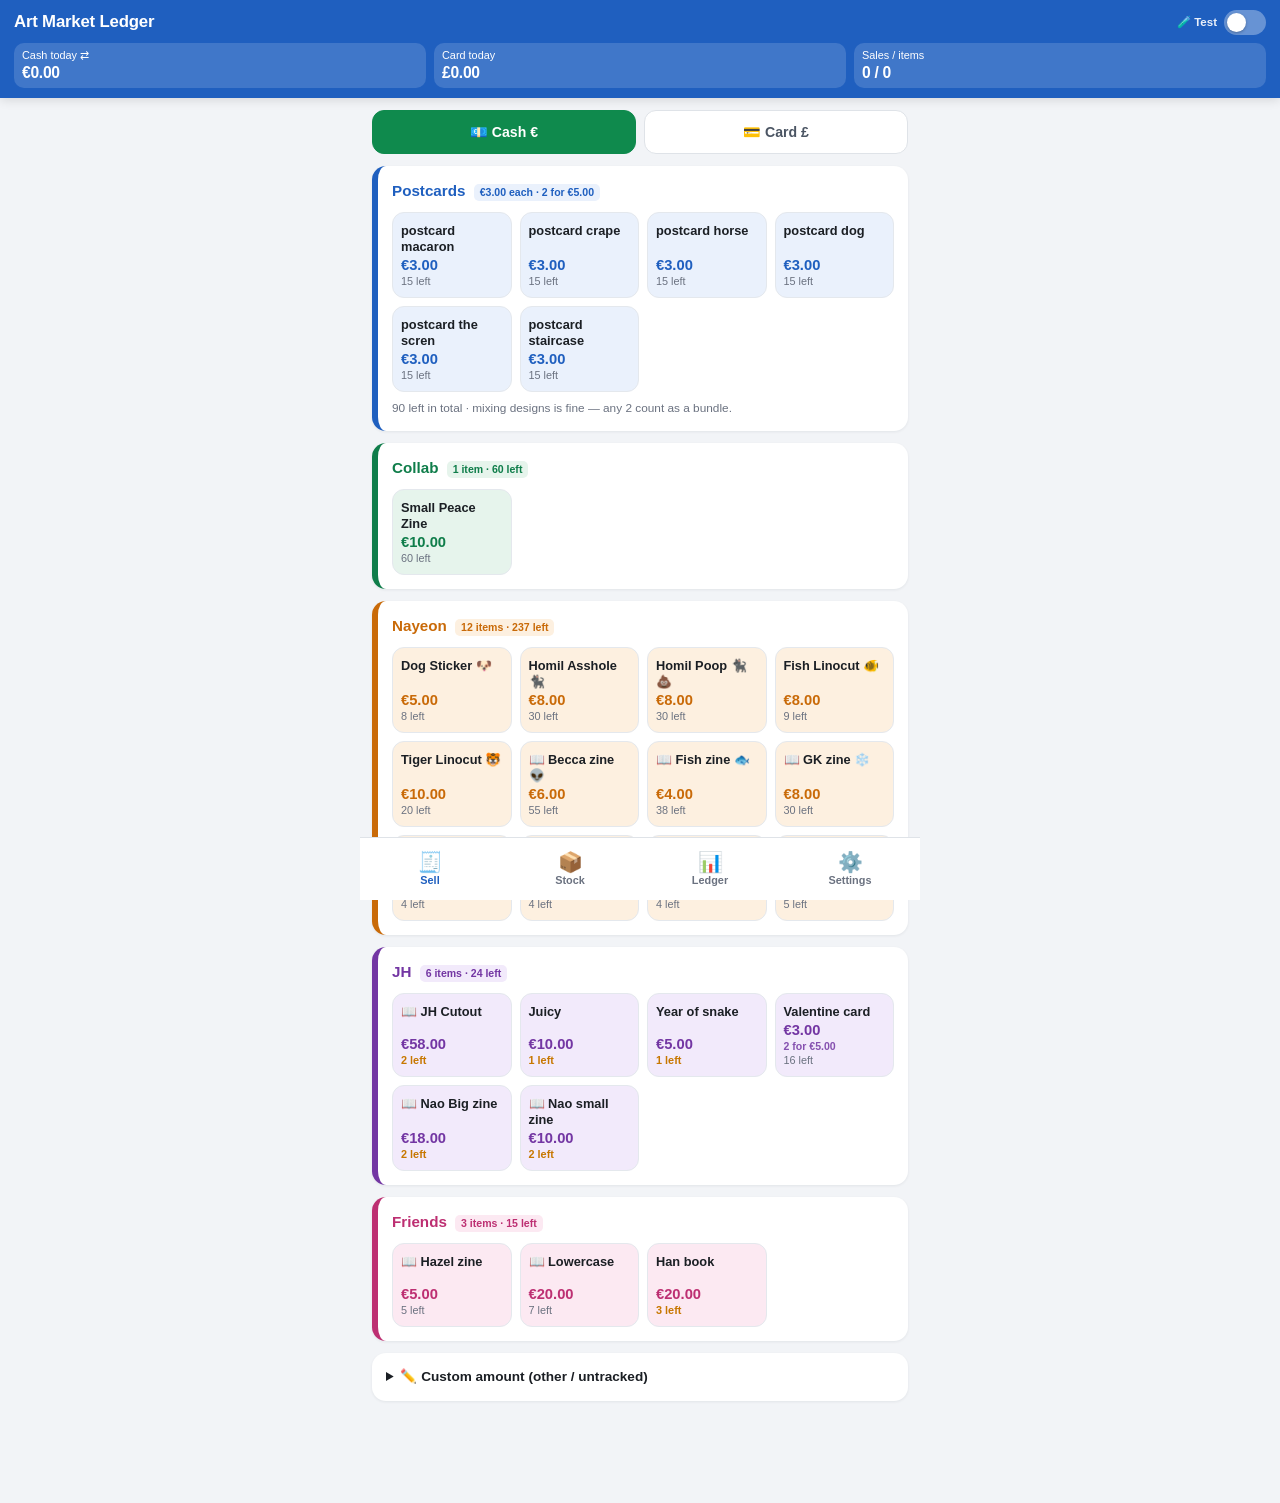
==== index.html @ d3ed6085 "BremenZineFestival00" ====
<!DOCTYPE html>
<html lang="en">
<head>
<meta charset="UTF-8">
<meta name="viewport" content="width=device-width, initial-scale=1, viewport-fit=cover">
<meta name="theme-color" content="#1f5fbf">
<meta name="apple-mobile-web-app-capable" content="yes">
<meta name="apple-mobile-web-app-status-bar-style" content="default">
<meta name="apple-mobile-web-app-title" content="Art Market Ledger">
<title>Art Market Ledger</title>
<link rel="stylesheet" href="style.css">
</head>
<body>

<div id="storageWarn" class="warnbar" hidden>
  <b>⚠️ This browser is NOT saving your data.</b>
  Everything disappears when you close this page. Open the app from a web address instead (see README), or save a backup after every few sales.
  <button id="warnBackup">Save backup now</button>
</div>

<header class="topbar">
  <div class="topbar-main">
    <h1>Art Market Ledger</h1>
    <label class="switch">
      <span class="switch-txt">🧪 Test</span>
      <input type="checkbox" id="setTest">
      <span class="switch-ui"></span>
    </label>
  </div>
  <div class="topbar-stats" id="topStats"></div>
</header>

<div id="testBar" class="testbar" hidden>
  <span>🧪 Test mode — nothing counts toward sales or stock</span>
  <span class="testbar-btns">
    <button id="testWipe">Clear</button>
    <button id="testOff">Turn off</button>
  </span>
</div>

<main id="main">

  <!-- ===================== SELL ===================== -->
  <section class="view" id="view-sell">
    <div class="seg" id="curSeg">
      <button class="seg-btn is-on" data-cur="EUR">💶 Cash €</button>
      <button class="seg-btn" data-cur="GBP">💳 Card £</button>
    </div>

    <div id="productSections"></div>

    <details class="card custom-card">
      <summary>✏️ Custom amount (other / untracked)</summary>
      <div class="field-col">
        <input id="customName" type="text" placeholder="Item name (e.g. commission)">
        <input id="customPrice" type="number" inputmode="decimal" step="0.5" placeholder="Amount in the selected currency">
        <button class="btn btn-sub" id="customAdd">Add to cart</button>
      </div>
    </details>
  </section>

  <!-- ===================== STOCK ===================== -->
  <section class="view" id="view-stock" hidden>
    <div class="card" id="stockSummary"></div>
    <div id="stockList"></div>
    <div class="card">
      <p class="hint">This screen is read-only. To change a number, go to <b>Settings → Products · Stock</b>.</p>
      <button class="btn btn-sub" id="restockAll">Reset all stock to starting quantity</button>
    </div>
  </section>

  <!-- ===================== LEDGER ===================== -->
  <section class="view" id="view-ledger" hidden>
    <div class="card">
      <label for="ledgerDate">Date</label>
      <select id="ledgerDate"></select>
      <div id="ledgerSummary"></div>
    </div>

    <div class="card">
      <h2>Settlement by category</h2>
      <div id="ledgerByCat"></div>
      <p class="hint">Use this table when splitting takings per maker.</p>
    </div>

    <div class="card">
      <h2>Sales by product</h2>
      <div id="ledgerByProduct"></div>
    </div>

    <div class="card">
      <h2>Transactions</h2>
      <ul class="hist" id="histList"></ul>
      <button class="btn btn-warn" id="clearDate">🗑 Delete all records for this date (restores stock)</button>
    </div>

    <div class="card" id="testCard" hidden>
      <h2>🧪 Test records</h2>
      <p class="hint">Practice entries. They never touch sales, stock or reports.</p>
      <ul class="hist" id="testList"></ul>
      <button class="btn btn-warn" id="testWipe2">Delete all test records</button>
    </div>

    <div class="card">
      <h2>Export</h2>
      <p class="hint">Everything below follows the <b>date</b> selected above.</p>

      <h3>PDF report — one per currency</h3>
      <div class="btn-row">
        <button class="btn btn-cash" id="pdfEur">💶 EUR (€) PDF</button>
        <button class="btn btn-card" id="pdfGbp">💳 GBP (£) PDF</button>
      </div>
      <p class="hint">When the print sheet opens, choose <b>Save as PDF</b>. (iPhone: Share → Save to Files)</p>

      <h3>CSV for Excel</h3>
      <div class="btn-row">
        <button class="btn btn-sub" id="csvEur">💶 EUR</button>
        <button class="btn btn-sub" id="csvGbp">💳 GBP</button>
        <button class="btn btn-sub" id="csvAll">All</button>
      </div>
      <p class="hint">Opens directly in Excel / Google Sheets (one row = one product).</p>

      <h3>Backup</h3>
      <div class="btn-row">
        <button class="btn btn-sub" id="expJson">JSON backup (all data)</button>
      </div>
    </div>
  </section>

  <!-- ===================== SETTINGS ===================== -->
  <section class="view" id="view-settings" hidden>
    <div class="card">
      <h2>Postcard price (bundle)</h2>
      <div class="grid2">
        <div><label for="pcUnitEur">1 for €</label><input id="pcUnitEur" type="number" inputmode="decimal" step="0.5"></div>
        <div><label for="pcPairEur">2 for €</label><input id="pcPairEur" type="number" inputmode="decimal" step="0.5"></div>
        <div><label for="pcUnitGbp">1 for £</label><input id="pcUnitGbp" type="number" inputmode="decimal" step="0.5"></div>
        <div><label for="pcPairGbp">2 for £</label><input id="pcPairGbp" type="number" inputmode="decimal" step="0.5"></div>
      </div>
      <p class="hint">Mixing designs is fine — any 2 postcards count as a bundle. 3 = bundle + 1, 4 = two bundles, automatically.</p>
    </div>

    <div class="card">
      <h2>Products · Stock</h2>
      <div id="setProducts"></div>
      <button class="btn btn-sub" id="addProduct">+ Add product</button>
    </div>

    <div class="card">
      <h2>Data</h2>
      <div class="btn-row">
        <button class="btn btn-sub" id="expJson2">JSON backup</button>
        <button class="btn btn-sub" id="impJson">Restore JSON</button>
      </div>
      <button class="btn btn-warn" id="cleanAll" style="margin-top:10px">🧹 Delete all sales + reset stock</button>
      <div class="btn-row">
        <button class="btn btn-warn" id="resetDay">Delete today only</button>
        <button class="btn btn-warn" id="resetAll">Factory reset</button>
      </div>
      <p class="hint">“Delete all sales” clears records but keeps your products, prices and categories. “Factory reset” puts products and prices back to the original list too. Both need <b>two taps</b>.</p>
      <input type="file" id="fileInput" accept="application/json,.json" hidden>
    </div>
  </section>

</main>

<!-- ===================== CART ===================== -->
<div class="cart" id="cart" hidden>
  <div class="cart-grab" id="cartGrab">
    <div class="cart-grabber"><i></i></div>
    <div class="cart-handle">
      <span><b id="cartQty">0</b> in cart</span>
      <span class="cart-handle-right"><b id="cartTotalMini">€0.00</b></span>
    </div>
  </div>
  <div class="cart-body" id="cartBody">
    <ul class="cart-lines" id="cartLines"></ul>
    <div class="cart-sum" id="cartSum"></div>
    <div class="pay" id="payBox">
      <label for="received">Cash received (€)</label>
      <input id="received" type="number" inputmode="decimal" step="0.5" placeholder="Leave empty = exact amount">
      <div class="quick" id="quickCash"></div>
      <div class="change-row"><span>Change to give</span><b id="changeOut">€0.00</b></div>
    </div>
    <div class="cart-actions">
      <button class="btn btn-ghost" id="cartClear">Clear</button>
      <button class="btn btn-primary" id="cartRecord">✅ Record</button>
    </div>
  </div>
</div>

<nav class="tabbar">
  <button class="tab is-on" data-go="sell"><i>🧾</i>Sell</button>
  <button class="tab" data-go="stock"><i>📦</i>Stock</button>
  <button class="tab" data-go="ledger"><i>📊</i>Ledger</button>
  <button class="tab" data-go="settings"><i>⚙️</i>Settings</button>
</nav>

<div class="toast" id="toast" hidden></div>
<div id="reportSheet" class="report" aria-hidden="true"></div>

<script src="app.js"></script>
</body>
</html>
---- style.css ----
/* ===== 아트마켓 현장 장부 — 모바일 우선 ===== */
:root{
  --primary:#1f5fbf;
  --primary-dark:#174b99;
  --cash:#0f8a4d;
  --card:#6b3fa0;
  --warn:#c0392b;
  --bg:#f2f4f7;
  --surface:#ffffff;
  --text:#1b1f24;
  --muted:#6b7280;
  --line:#dfe3e8;
  --radius:14px;
  --tabh:62px;
  color-scheme: light;
}
*{box-sizing:border-box;-webkit-tap-highlight-color:transparent}
html,body{margin:0;padding:0}
body{
  font-family:-apple-system,BlinkMacSystemFont,"Pretendard","Apple SD Gothic Neo","Segoe UI",Roboto,sans-serif;
  background:var(--bg);color:var(--text);
  font-size:16px;line-height:1.45;
  -webkit-text-size-adjust:100%;
}
h1{font-size:1.05rem;margin:0;font-weight:800;letter-spacing:-.2px}
h2{font-size:.95rem;margin:0 0 10px;font-weight:800}
h3{font-size:.85rem;margin:14px 0 8px;font-weight:800;color:var(--muted)}
p{margin:0}
ul{list-style:none;margin:0;padding:0}
b,strong{font-weight:800}

/* ---------- 상단바 ---------- */
.warnbar{
  background:#fdecea;color:#8d2317;font-size:.78rem;line-height:1.4;
  padding:10px 14px;border-bottom:2px solid #e0a89f;
}
.warnbar[hidden]{display:none}
.warnbar b{display:block;font-size:.86rem;margin-bottom:2px}
.warnbar button{
  margin-top:7px;border:0;background:var(--warn);color:#fff;
  border-radius:8px;padding:8px 12px;font-size:.78rem;font-weight:800;
  cursor:pointer;font-family:inherit;
}
.topbar{
  position:sticky;top:0;z-index:40;
  background:var(--primary);color:#fff;
  padding:calc(env(safe-area-inset-top) + 10px) 14px 10px;
  box-shadow:0 2px 10px rgba(0,0,0,.12);
}
.topbar-main{display:flex;align-items:center;justify-content:space-between;gap:10px}
.stock-shortcut{
  border:0;background:rgba(255,255,255,.22);color:#fff;
  font-size:.82rem;font-weight:700;padding:8px 12px;border-radius:999px;cursor:pointer;
}
.topbar-stats{display:flex;gap:8px;margin-top:8px}
.topbar-stats .stat{
  flex:1;background:rgba(255,255,255,.15);border-radius:10px;padding:6px 8px;
  font-size:.68rem;line-height:1.25;
}
.topbar-stats .stat b{display:block;font-size:.98rem;letter-spacing:-.3px}

/* ---------- 레이아웃 ---------- */
#main{max-width:560px;margin:0 auto;padding:12px 12px calc(var(--tabh) + 28px)}
.view[hidden]{display:none}
.card{
  background:var(--surface);border-radius:var(--radius);padding:14px;
  margin-bottom:12px;box-shadow:0 1px 3px rgba(16,24,40,.07);
}
.hint{font-size:.74rem;color:var(--muted);margin-top:8px}
.muted{color:var(--muted);font-weight:500}

/* ---------- 입력 ---------- */
label{display:block;font-size:.78rem;font-weight:700;color:#4b5563;margin:10px 0 5px}
label:first-child{margin-top:0}
input[type=text],input[type=number],select{
  width:100%;padding:12px;border:1px solid var(--line);border-radius:10px;
  font-size:1rem;background:#fcfcfd;color:var(--text);font-family:inherit;
}
input:focus,select:focus{outline:none;border-color:var(--primary);background:#fff}
label.check{display:flex;align-items:center;gap:8px;font-size:.82rem;margin:12px 0 0}
label.check input{width:20px;height:20px;margin:0}
.grid2{display:grid;grid-template-columns:1fr 1fr;gap:10px}
.grid2 label{margin-top:0}
.field-col{display:flex;flex-direction:column;gap:8px;margin-top:10px}

/* ---------- 버튼 ---------- */
.btn{
  border:0;border-radius:10px;padding:13px 14px;font-size:.95rem;font-weight:800;
  cursor:pointer;font-family:inherit;width:100%;
}
.btn-primary{background:var(--primary);color:#fff}
.btn-primary:active{background:var(--primary-dark)}
.btn-sub{background:#eef2f7;color:#2b3a4d}
.btn-ghost{background:#fff;color:var(--muted);border:1px solid var(--line)}
.btn-warn{background:#fdecea;color:var(--warn)}
.btn-row{display:flex;gap:8px;margin-top:10px}

/* ---------- 통화 토글 ---------- */
.seg{display:flex;gap:8px;margin-bottom:12px}
.seg-btn{
  flex:1;padding:13px 8px;border-radius:12px;border:1.5px solid var(--line);
  background:#fff;color:#4b5563;font-size:.88rem;font-weight:700;cursor:pointer;font-family:inherit;
}
.seg-btn.is-on[data-cur=EUR]{background:var(--cash);border-color:var(--cash);color:#fff}
.seg-btn.is-on[data-cur=GBP]{background:var(--card);border-color:var(--card);color:#fff}

/* ---------- 상품 그리드 ---------- */
.pgrid{display:grid;grid-template-columns:repeat(auto-fill,minmax(96px,1fr));gap:8px}
.pcard{
  position:relative;display:flex;flex-direction:column;gap:2px;
  min-height:84px;padding:10px 8px;border-radius:12px;border:1px solid var(--line);
  background:#fff;text-align:left;cursor:pointer;font-family:inherit;color:var(--text);
}
.pcard:active{background:#eef4ff;border-color:var(--primary)}
.pcard.in-cart{border-color:var(--primary);border-width:2px;background:#f4f8ff}
.pcard-name{font-size:.8rem;font-weight:700;line-height:1.25}
.pcard-price{font-size:.92rem;font-weight:800;color:var(--primary);margin-top:auto}
.pcard-stock{font-size:.68rem;color:var(--muted)}
.pcard-price.noprice{font-size:.76rem;color:#c77700}
.pcard-stock.low{color:#c77700;font-weight:700}
.pcard-stock.out{color:var(--warn);font-weight:700}
.pcard[disabled]{opacity:.45}
.pcard-qty{
  position:absolute;top:-6px;right:-6px;min-width:22px;height:22px;border-radius:999px;
  background:var(--primary);color:#fff;font-size:.72rem;font-weight:800;
  display:flex;align-items:center;justify-content:center;padding:0 5px;
}
.custom-card summary{font-size:.85rem;font-weight:700;cursor:pointer}

/* ---------- 장바구니 ---------- */
.cart{
  position:fixed;left:0;right:0;bottom:var(--tabh);z-index:45;
  display:flex;flex-direction:column;
  background:#fff;border-radius:18px 18px 0 0;
  border-top:1px solid var(--line);
  box-shadow:0 -8px 28px rgba(16,24,40,.18);
  max-width:560px;margin:0 auto;max-height:84vh;
  will-change:transform;
}
.cart[hidden]{display:none}
.cart-grab{
  flex:0 0 auto;touch-action:none;cursor:grab;
  user-select:none;-webkit-user-select:none;
}
.cart-grab:active{cursor:grabbing}
.cart-grabber{display:flex;justify-content:center;padding:9px 0 3px}
.cart-grabber i{display:block;width:44px;height:5px;border-radius:99px;background:#c6ccd4}
.cart-handle{
  display:flex;align-items:center;justify-content:space-between;
  padding:4px 16px 12px;font-size:.86rem;color:var(--muted);
}
.cart-handle-right{display:flex;align-items:center;gap:8px}
.cart-handle-right b{font-size:1.15rem;color:var(--primary)}
.cart-body{flex:1 1 auto;padding:0 14px 16px;overflow-y:auto;-webkit-overflow-scrolling:touch}
.cart-lines{border-top:1px solid var(--line)}
.cart-line{display:flex;align-items:center;gap:8px;padding:9px 0;border-bottom:1px solid #f0f2f5}
.cart-line-name{flex:1;font-size:.86rem;font-weight:700;line-height:1.2}
.cart-line-name small{display:block;font-weight:500;color:var(--muted);font-size:.7rem}
.stepper{display:flex;align-items:center;gap:2px}
.stepper button{
  width:34px;height:34px;border-radius:9px;border:1px solid var(--line);background:#f7f9fc;
  font-size:1.05rem;font-weight:800;color:#374151;cursor:pointer;font-family:inherit;
}
.stepper span{min-width:28px;text-align:center;font-weight:800;font-size:.95rem}
.cart-line-amt{min-width:62px;text-align:right;font-weight:800;font-size:.9rem}
.cart-sum{padding:10px 0;border-bottom:1px solid var(--line)}
.sum-row{display:flex;justify-content:space-between;font-size:.84rem;color:var(--muted);padding:2px 0}
.sum-row.discount{color:var(--cash);font-weight:700}
.sum-row.total{font-size:1.25rem;font-weight:800;color:var(--text);padding-top:6px}
.sum-row.total b{color:var(--primary)}
.pay{padding-top:10px}
.quick{display:flex;gap:6px;margin-top:8px;flex-wrap:wrap}
.quick button{
  flex:1;min-width:58px;padding:10px 4px;border-radius:9px;border:1px solid var(--line);
  background:#f7f9fc;font-size:.85rem;font-weight:700;cursor:pointer;font-family:inherit;color:#374151;
}
.change-row{
  display:flex;justify-content:space-between;align-items:center;
  margin-top:10px;padding:12px;border-radius:12px;background:#eef7f1;
}
.change-row b{font-size:1.5rem;color:var(--cash);letter-spacing:-.5px}
.change-row.short{background:#fdecea}
.change-row.short b{color:var(--warn);font-size:1.1rem}
.cart-actions{display:flex;gap:8px;margin-top:12px}
.cart-actions .btn-ghost{flex:0 0 92px}

/* ---------- 재고 ---------- */
.stock-row{
  background:#fff;border-radius:12px;padding:12px;margin-bottom:8px;
  box-shadow:0 1px 3px rgba(16,24,40,.06);
}
.stock-top{display:flex;justify-content:space-between;align-items:baseline;gap:8px}
.stock-name{font-size:.9rem;font-weight:800}
.stock-left{font-size:1.05rem;font-weight:800;white-space:nowrap}
.stock-left small{font-size:.74rem;color:var(--muted);font-weight:600}
.stock-bar{height:7px;border-radius:99px;background:#eceff3;margin:8px 0;overflow:hidden}
.stock-bar i{display:block;height:100%;border-radius:99px;background:var(--cash)}
.stock-bar i.low{background:#e8a33d}
.stock-bar i.out{background:var(--warn)}
.stock-ctl{display:flex;align-items:center;gap:6px}
.stock-ctl .stepper{flex:0 0 auto}
.stock-ctl input{flex:1;padding:9px;text-align:center;font-weight:700}
.stock-ctl .unit{font-size:.74rem;color:var(--muted);white-space:nowrap}
.sold-today{font-size:.72rem;color:var(--muted);font-weight:600}

/* ---------- 요약 타일 ---------- */
.tiles{display:grid;grid-template-columns:1fr 1fr;gap:8px}
.tile{background:#f7f9fc;border-radius:12px;padding:10px}
.tile span{display:block;font-size:.7rem;color:var(--muted);font-weight:700}
.tile b{display:block;font-size:1.12rem;letter-spacing:-.4px;margin-top:2px}
.tile.cash b{color:var(--cash)}
.tile.card b{color:var(--card)}
.tile.wide{grid-column:1/-1}
.tile.strong{background:#eef4ff}
.tile.strong b{color:var(--primary);font-size:1.3rem}

/* ---------- 내역 ---------- */
.hist li{padding:11px 0;border-bottom:1px solid #f0f2f5}
.hist li:last-child{border-bottom:0}
.hist-top{display:flex;justify-content:space-between;gap:8px;align-items:baseline}
.hist-items{font-size:.86rem;font-weight:700;line-height:1.3}
.hist-amt{font-weight:800;white-space:nowrap}
.hist-amt.cash{color:var(--cash)}
.hist-amt.card{color:var(--card)}
.hist-meta{display:flex;justify-content:space-between;gap:8px;font-size:.72rem;color:var(--muted);margin-top:3px}
.hist-del{border:0;background:none;color:var(--warn);font-size:.72rem;font-weight:700;cursor:pointer;padding:2px 0;font-family:inherit}
.badge{display:inline-block;background:#eef2f7;color:#415168;font-size:.66rem;font-weight:800;padding:1px 6px;border-radius:5px;margin-left:4px;vertical-align:middle}
.badge.gbp{background:#ede4f7;color:#5b327f}
.empty{text-align:center;color:var(--muted);font-size:.84rem;padding:18px 0}

/* 상품별 판매 표 */
.ptable{width:100%;border-collapse:collapse;font-size:.82rem}
.ptable th,.ptable td{padding:7px 4px;border-bottom:1px solid #f0f2f5;text-align:right}
.ptable th:first-child,.ptable td:first-child{text-align:left}
.ptable th{font-size:.7rem;color:var(--muted);font-weight:800}
.ptable td small{font-size:.66rem;font-weight:500}
.ptable tfoot td{font-weight:800;border-bottom:0}

/* 설정 상품 편집 */
.prow{border:1px solid var(--line);border-radius:12px;padding:10px;margin-bottom:8px}
.prow-head{display:flex;gap:8px;align-items:center}
.prow-head input{flex:1}
.prow-del{border:0;background:#fdecea;color:var(--warn);border-radius:9px;width:38px;height:40px;font-size:1rem;cursor:pointer;flex:0 0 38px}
.prow-grid{display:grid;grid-template-columns:1fr 1fr 1fr;gap:6px;margin-top:8px}
.prow-grid label{font-size:.68rem;margin:0 0 3px}
.prow-grid input{padding:9px;text-align:center}
.prow .tag{font-size:.68rem;color:var(--muted);font-weight:700;margin-top:6px;display:block}

/* ---------- 탭바 ---------- */
.tabbar{
  position:fixed;left:0;right:0;bottom:0;z-index:50;
  display:flex;background:#fff;border-top:1px solid var(--line);
  padding-bottom:env(safe-area-inset-bottom);
  max-width:560px;margin:0 auto;
}
.tab{
  flex:1;border:0;background:none;padding:8px 2px;height:var(--tabh);
  display:flex;flex-direction:column;align-items:center;justify-content:center;gap:2px;
  font-size:.68rem;font-weight:700;color:var(--muted);cursor:pointer;font-family:inherit;
}
.tab i{font-style:normal;font-size:1.25rem;line-height:1}
.tab.is-on{color:var(--primary)}

/* ---------- 토스트 ---------- */
.toast{
  position:fixed;left:50%;bottom:calc(var(--tabh) + 20px);transform:translateX(-50%);
  background:#1b1f24;color:#fff;padding:11px 16px;border-radius:999px;
  font-size:.85rem;font-weight:700;z-index:90;max-width:88%;text-align:center;
  box-shadow:0 6px 20px rgba(0,0,0,.25);
}


/* ---------- PDF 리포트 (인쇄 전용) ---------- */
.btn-cash{background:var(--cash);color:#fff}
.btn-card{background:var(--card);color:#fff}
.report{display:none}
@media print{
  body{background:#fff}
  body > *{display:none !important}
  body > #reportSheet{display:block !important}
  @page{size:A4;margin:14mm}
}
#reportSheet{color:#000;font-size:11pt;line-height:1.45}
#reportSheet .rp-head{border-bottom:2px solid #000;padding-bottom:8px;margin-bottom:14px}
#reportSheet h1{font-size:17pt;margin:0 0 4px}
#reportSheet .rp-sub{font-size:9.5pt;color:#444}
#reportSheet h2{font-size:12pt;margin:18px 0 6px;border-bottom:1px solid #999;padding-bottom:3px}
#reportSheet table{width:100%;border-collapse:collapse;font-size:10pt}
#reportSheet th,#reportSheet td{border-bottom:1px solid #ccc;padding:5px 4px;text-align:right}
#reportSheet th:first-child,#reportSheet td:first-child{text-align:left}
#reportSheet th{background:#f0f0f0;font-weight:700;border-bottom:1px solid #888}
#reportSheet tfoot td{font-weight:800;border-top:1px solid #888;border-bottom:none}
#reportSheet .rp-sum{display:grid;grid-template-columns:1fr 1fr;gap:6px 14px;margin:10px 0}
#reportSheet .rp-sum div{display:flex;justify-content:space-between;border-bottom:1px dotted #bbb;padding:3px 0}
#reportSheet .rp-sum .big{grid-column:1/-1;font-size:13pt;font-weight:800;border-bottom:2px solid #000}
#reportSheet .rp-note{font-size:9pt;color:#555;margin-top:6px}
#reportSheet .rp-foot{margin-top:20px;font-size:8.5pt;color:#777;border-top:1px solid #ccc;padding-top:6px}


/* ---------- 테스트 모드 / 두 번 탭 확인 ---------- */
.testbar{
  display:flex;align-items:center;justify-content:space-between;gap:8px;flex-wrap:wrap;
  background:#fff3e0;color:#8a4b00;border-bottom:1px solid #f0c98a;
  padding:9px 14px;font-size:.78rem;font-weight:700;
  position:sticky;top:0;z-index:39;
}
.testbar[hidden]{display:none}
.testbar-btns{display:flex;gap:6px}
.testbar button{
  border:1px solid #d7a35a;background:#fff;color:#8a4b00;
  border-radius:8px;padding:6px 10px;font-size:.74rem;font-weight:800;cursor:pointer;font-family:inherit;
}
body.testing .pcard-price{color:#b36b00}
.btn.armed,.hist-del.armed{background:var(--warn) !important;color:#fff !important;border-color:var(--warn) !important}
.testbar button.armed{background:var(--warn);color:#fff;border-color:var(--warn)}
.hist-del{padding:4px 10px;border-radius:7px;background:#fdecea}
#clearDate,#testWipe2{margin-top:12px}
.hist li.test-row{opacity:.85}


/* ---------- 카테고리별 색 구분 ---------- */
[data-cat="postcard"]{--cat:#1f5fbf;--catBg:#eaf1fc}
[data-cat="joint"]   {--cat:#0f7d4a;--catBg:#e6f4ec}
[data-cat="nayeon"]  {--cat:#c96a08;--catBg:#fdf0e0}
[data-cat="jh"]      {--cat:#7336a3;--catBg:#f2eafb}
[data-cat="friends"] {--cat:#bd2f72;--catBg:#fce9f2}
[data-cat="etc"]     {--cat:#5a6673;--catBg:#eef1f5}

.card[data-cat]{border-left:6px solid var(--cat)}
.card[data-cat] h2{color:var(--cat)}
.card[data-cat] h2 .badge{background:var(--catBg);color:var(--cat)}
.pcard[data-cat]{background:var(--catBg);border-color:#e4e8ed}
.pcard[data-cat] .pcard-price{color:var(--cat)}
.pcard[data-cat]:active{background:#fff;border-color:var(--cat)}
.pcard[data-cat].in-cart{border-color:var(--cat);border-width:2px;background:#fff}
.pcard[data-cat] .pcard-qty{background:var(--cat)}

h3[data-cat]{
  color:var(--cat);border-left:4px solid var(--cat);
  padding-left:8px;margin-left:2px;
}
.cat-dot{
  display:inline-block;width:9px;height:9px;border-radius:99px;
  background:var(--cat);margin-right:6px;vertical-align:baseline;
}
.stock-row[data-cat]{border-left:4px solid var(--cat)}
.stock-row[data-cat] .stock-left{color:var(--cat)}

.stock-foot{display:flex;justify-content:flex-end;margin-top:2px}


/* ---------- Sell 상단 테스트 토글 ---------- */
.sell-top{display:flex;justify-content:flex-end;align-items:center;margin:0 2px 10px}
.switch{
  display:inline-flex;align-items:center;gap:9px;margin:0;
  font-size:.8rem;font-weight:800;color:#6b7280;cursor:pointer;
  user-select:none;-webkit-user-select:none;
}
.switch input{position:absolute;opacity:0;width:0;height:0}
.switch-ui{
  position:relative;width:48px;height:29px;border-radius:99px;
  background:#d3d8df;transition:background .18s;flex:0 0 auto;
}
.switch-ui::after{
  content:"";position:absolute;top:3px;left:3px;width:23px;height:23px;
  border-radius:99px;background:#fff;box-shadow:0 1px 3px rgba(0,0,0,.28);
  transition:transform .18s;
}
.switch input:checked ~ .switch-ui{background:#e08a1e}
.switch input:checked ~ .switch-ui::after{transform:translateX(19px)}
.switch:has(input:checked) .switch-txt{color:#b4660a}
.switch:active .switch-ui::after{width:27px}

.pcard-bundle{font-size:.66rem;font-weight:700;color:var(--cat,#6b7280);opacity:.85}


/* 파란 헤더 위의 테스트 토글 */
.topbar .switch{color:rgba(255,255,255,.9);font-size:.72rem;gap:7px;flex:0 0 auto}
.topbar .switch-ui{width:42px;height:25px;background:rgba(255,255,255,.32)}
.topbar .switch-ui::after{width:19px;height:19px;top:3px;left:3px}
.topbar .switch input:checked ~ .switch-ui{background:#f5a93f}
.topbar .switch input:checked ~ .switch-ui::after{transform:translateX(17px)}
.topbar .switch:has(input:checked) .switch-txt{color:#ffe3bb}
.topbar .switch:active .switch-ui::after{width:23px}

/* ---------- 테스트 모드: 상단을 주황색으로 ---------- */
body.testing .topbar{background:#d98324}
body.testing .topbar-stats .stat{background:rgba(255,255,255,.22)}
body.testing .topbar .switch .switch-txt{color:#fff}
body.testing .topbar .switch input:checked ~ .switch-ui{background:#fff}
body.testing .topbar .switch input:checked ~ .switch-ui::after{background:#c9761a}
body.testing .btn-primary{background:#d98324}
body.testing .btn-primary:active{background:#b96a15}
body.testing .cart-handle-right b{color:#c9761a}
body.testing .sum-row.total b{color:#c9761a}

.topbar-stats{cursor:pointer}
.topbar-stats .stat:first-child span{opacity:.9}
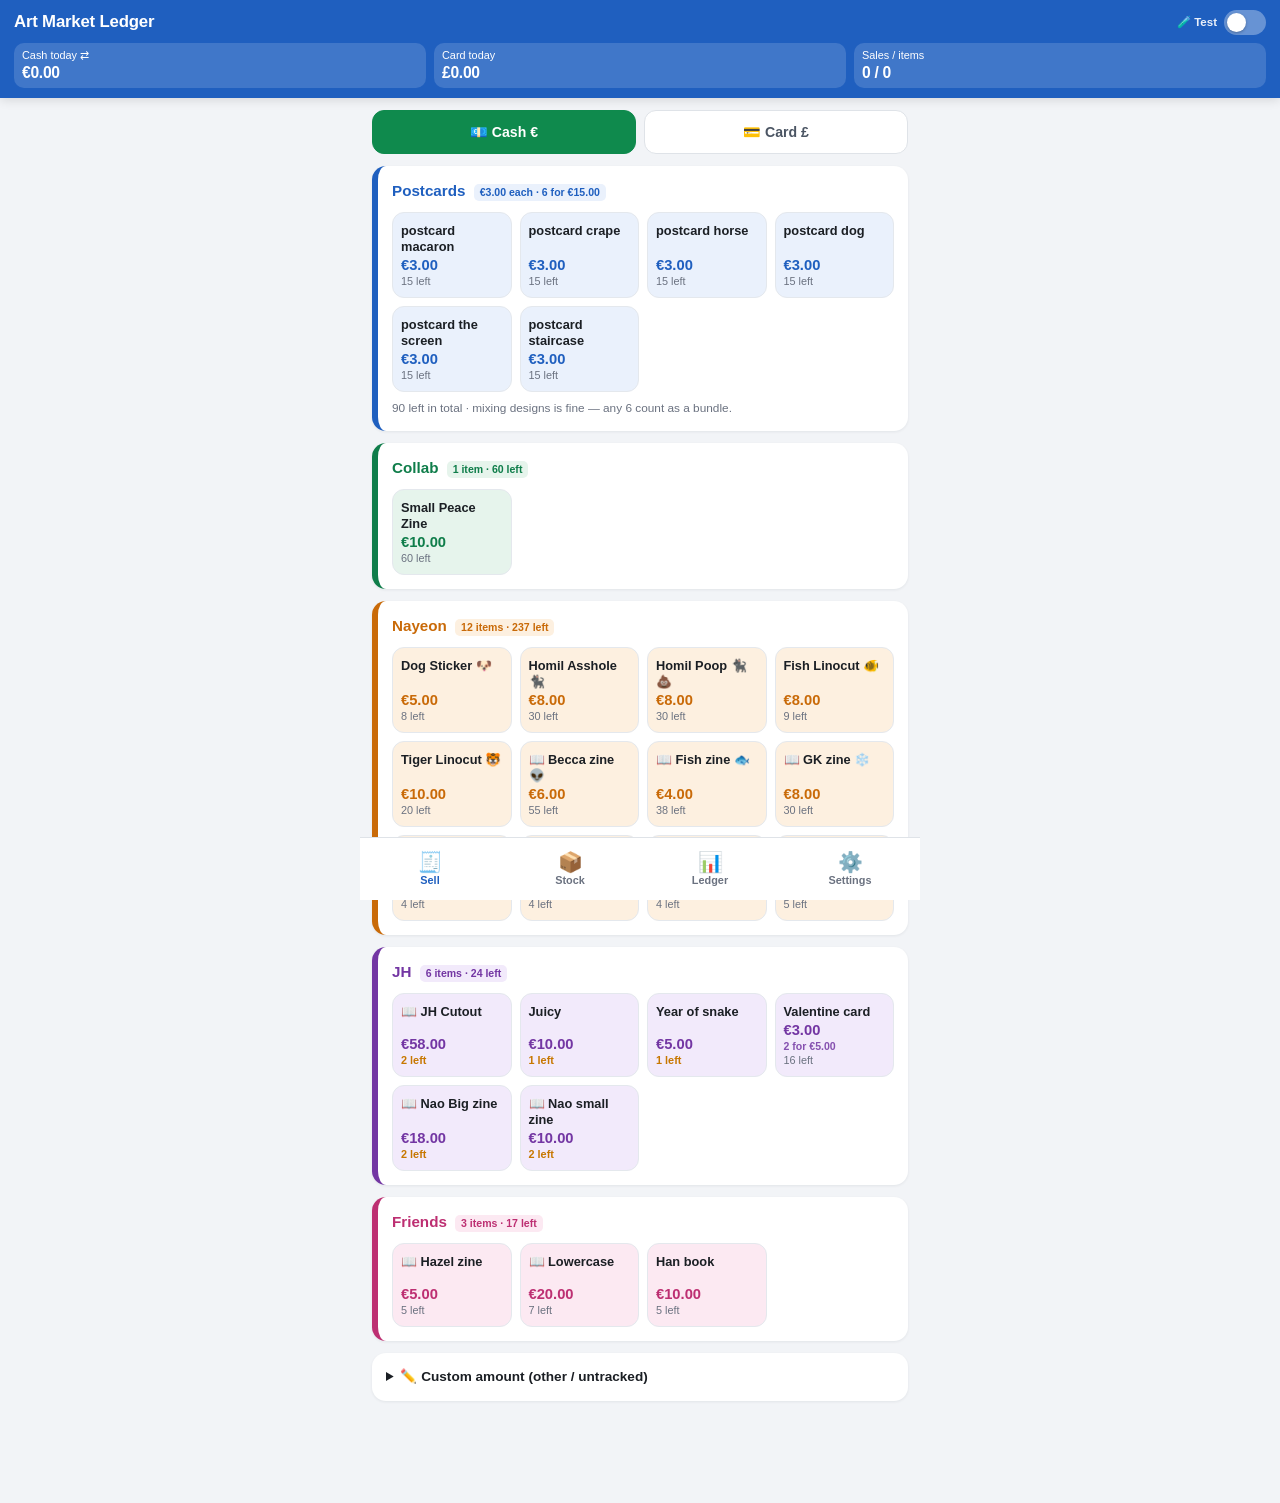
==== commit 08e2aad8: "Cost of Postcard changed" ====
--- a/index.html
+++ b/index.html
@@ -11,12 +11,6 @@
 <link rel="stylesheet" href="style.css">
 </head>
 <body>
-
-<div id="storageWarn" class="warnbar" hidden>
-  <b>⚠️ This browser is NOT saving your data.</b>
-  Everything disappears when you close this page. Open the app from a web address instead (see README), or save a backup after every few sales.
-  <button id="warnBackup">Save backup now</button>
-</div>
 
 <header class="topbar">
   <div class="topbar-main">
@@ -133,11 +127,11 @@
       <h2>Postcard price (bundle)</h2>
       <div class="grid2">
         <div><label for="pcUnitEur">1 for €</label><input id="pcUnitEur" type="number" inputmode="decimal" step="0.5"></div>
-        <div><label for="pcPairEur">2 for €</label><input id="pcPairEur" type="number" inputmode="decimal" step="0.5"></div>
+        <div><label for="pcSixEur">6 for €</label><input id="pcSixEur" type="number" inputmode="decimal" step="0.5"></div>
         <div><label for="pcUnitGbp">1 for £</label><input id="pcUnitGbp" type="number" inputmode="decimal" step="0.5"></div>
-        <div><label for="pcPairGbp">2 for £</label><input id="pcPairGbp" type="number" inputmode="decimal" step="0.5"></div>
+        <div><label for="pcSixGbp">6 for £</label><input id="pcSixGbp" type="number" inputmode="decimal" step="0.5"></div>
       </div>
-      <p class="hint">Mixing designs is fine — any 2 postcards count as a bundle. 3 = bundle + 1, 4 = two bundles, automatically.</p>
+      <p class="hint">Mixing designs is fine — any 6 postcards count as a bundle. 7 = 6-set + 1, 12 = two 6-sets, automatically.</p>
     </div>
 
     <div class="card">
--- a/style.css
+++ b/style.css
@@ -30,17 +30,6 @@
 b,strong{font-weight:800}
 
 /* ---------- 상단바 ---------- */
-.warnbar{
-  background:#fdecea;color:#8d2317;font-size:.78rem;line-height:1.4;
-  padding:10px 14px;border-bottom:2px solid #e0a89f;
-}
-.warnbar[hidden]{display:none}
-.warnbar b{display:block;font-size:.86rem;margin-bottom:2px}
-.warnbar button{
-  margin-top:7px;border:0;background:var(--warn);color:#fff;
-  border-radius:8px;padding:8px 12px;font-size:.78rem;font-weight:800;
-  cursor:pointer;font-family:inherit;
-}
 .topbar{
   position:sticky;top:0;z-index:40;
   background:var(--primary);color:#fff;
@@ -80,8 +69,7 @@
 label.check{display:flex;align-items:center;gap:8px;font-size:.82rem;margin:12px 0 0}
 label.check input{width:20px;height:20px;margin:0}
 .grid2{display:grid;grid-template-columns:1fr 1fr;gap:10px}
-.grid2 label{margin-top:0}
-.field-col{display:flex;flex-direction:column;gap:8px;margin-top:10px}
+.grid2 label{margin-top:0}.field-col{display:flex;flex-direction:column;gap:8px;margin-top:10px}
 
 /* ---------- 버튼 ---------- */
 .btn{
@@ -345,6 +333,8 @@
 }
 .stock-row[data-cat]{border-left:4px solid var(--cat)}
 .stock-row[data-cat] .stock-left{color:var(--cat)}
+.stock-row[data-cat] .stock-bar{background:var(--catBg)}
+.stock-row[data-cat] .stock-bar i{background:var(--cat)}
 
 .stock-foot{display:flex;justify-content:flex-end;margin-top:2px}
 
@@ -396,3 +386,5 @@
 
 .topbar-stats{cursor:pointer}
 .topbar-stats .stat:first-child span{opacity:.9}
+
+.sold-today b{color:#374151;font-weight:800}
